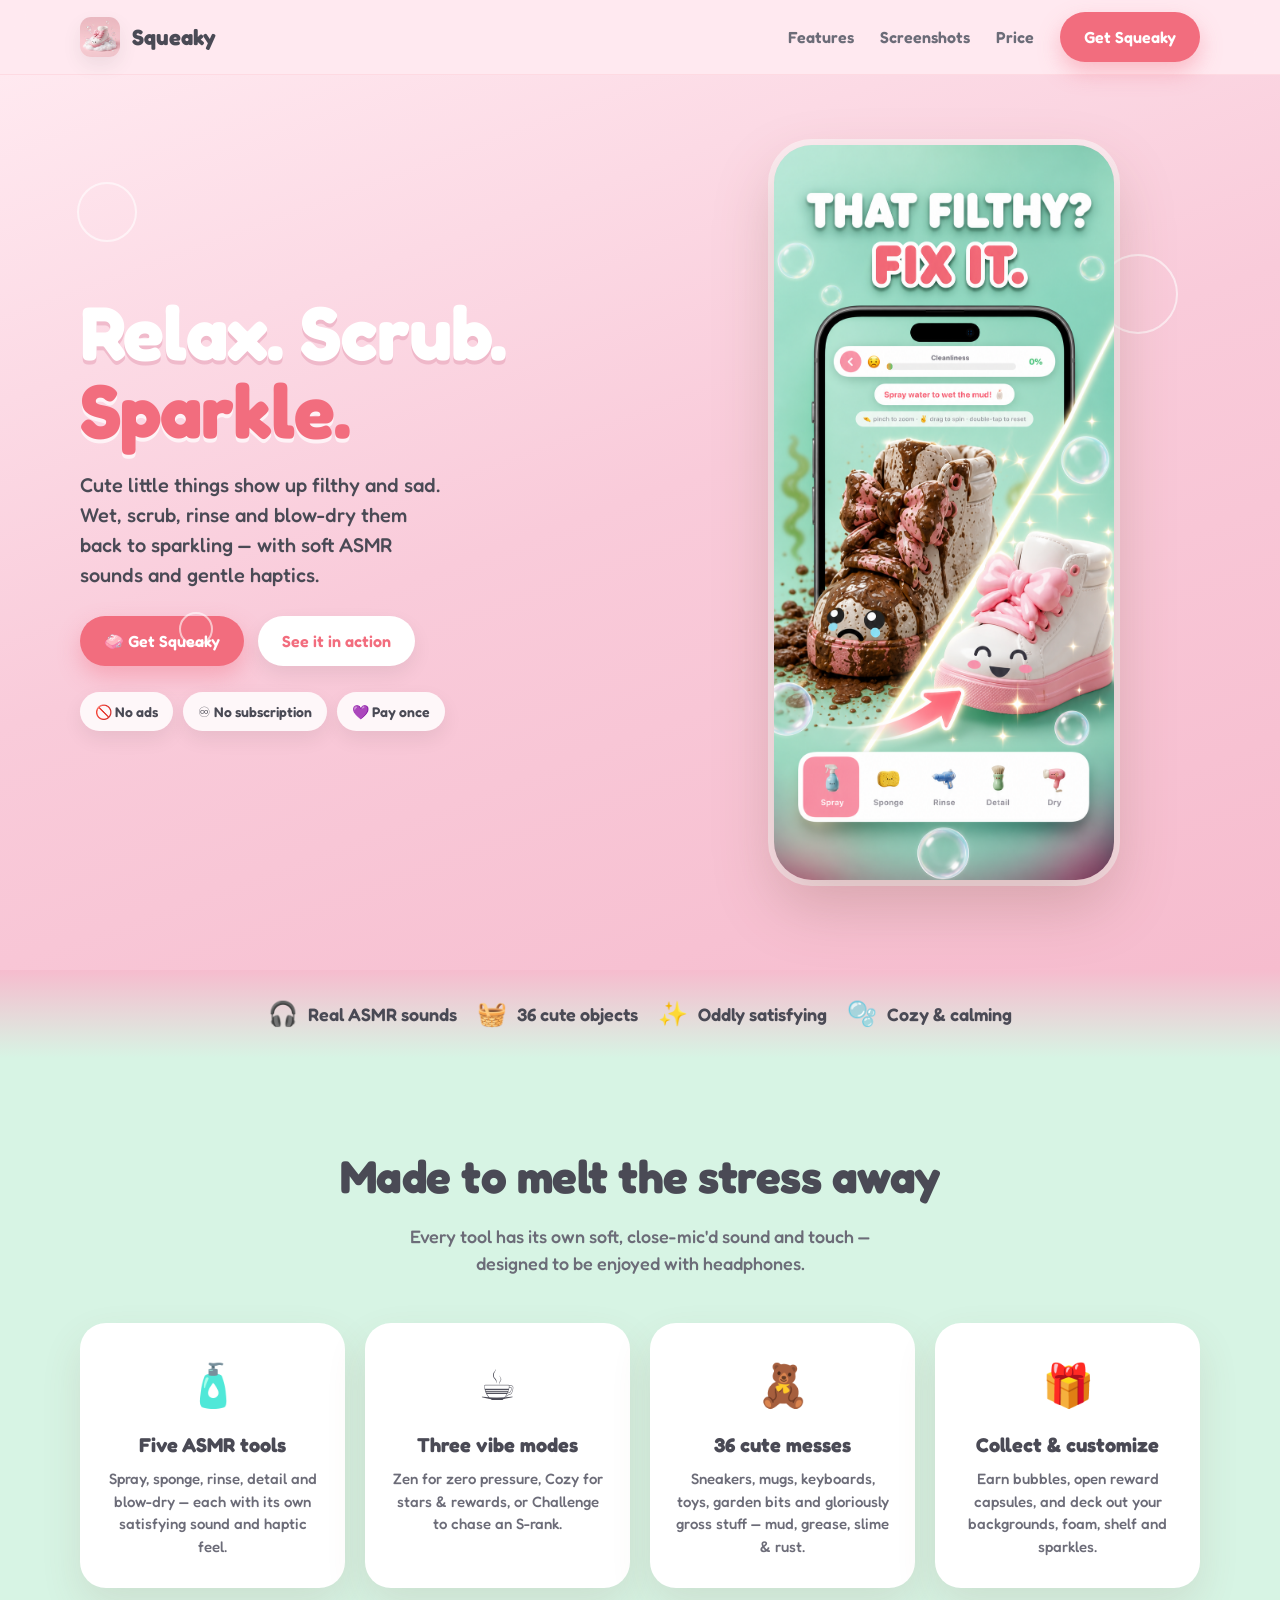
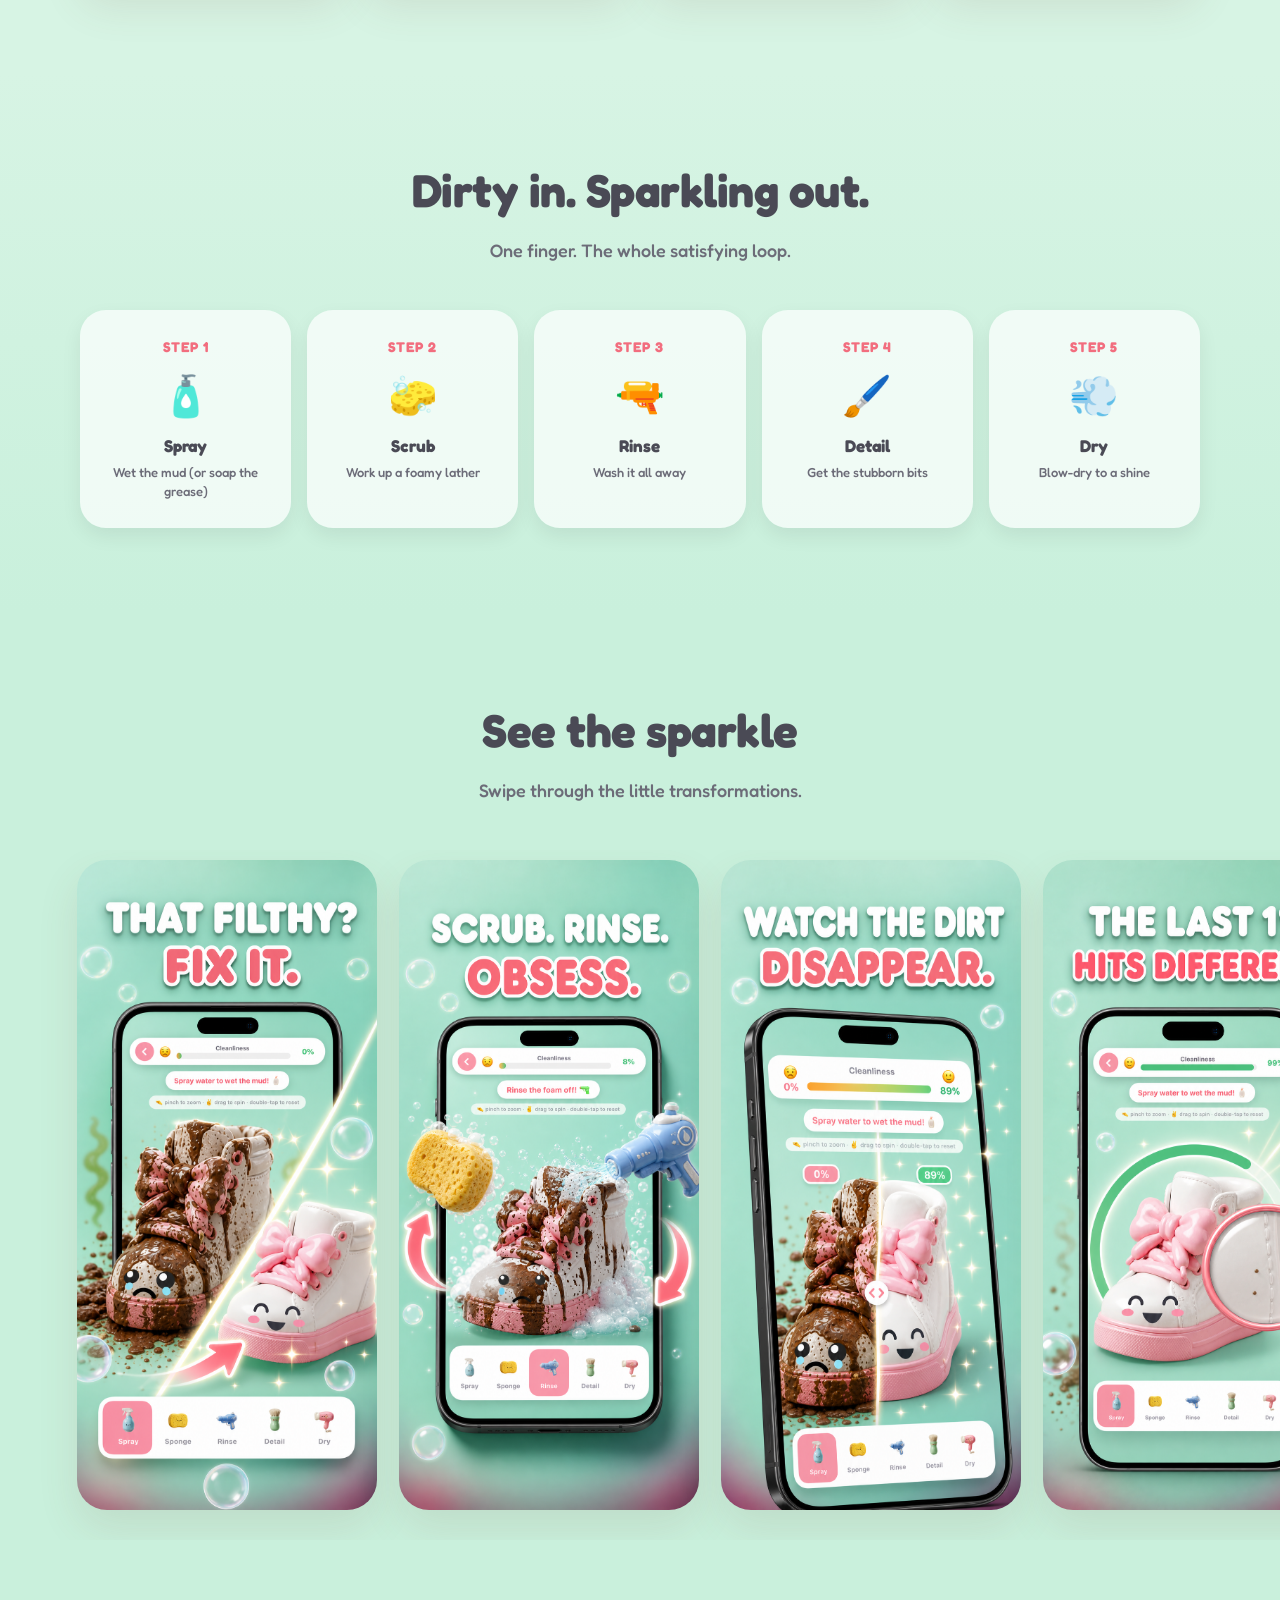
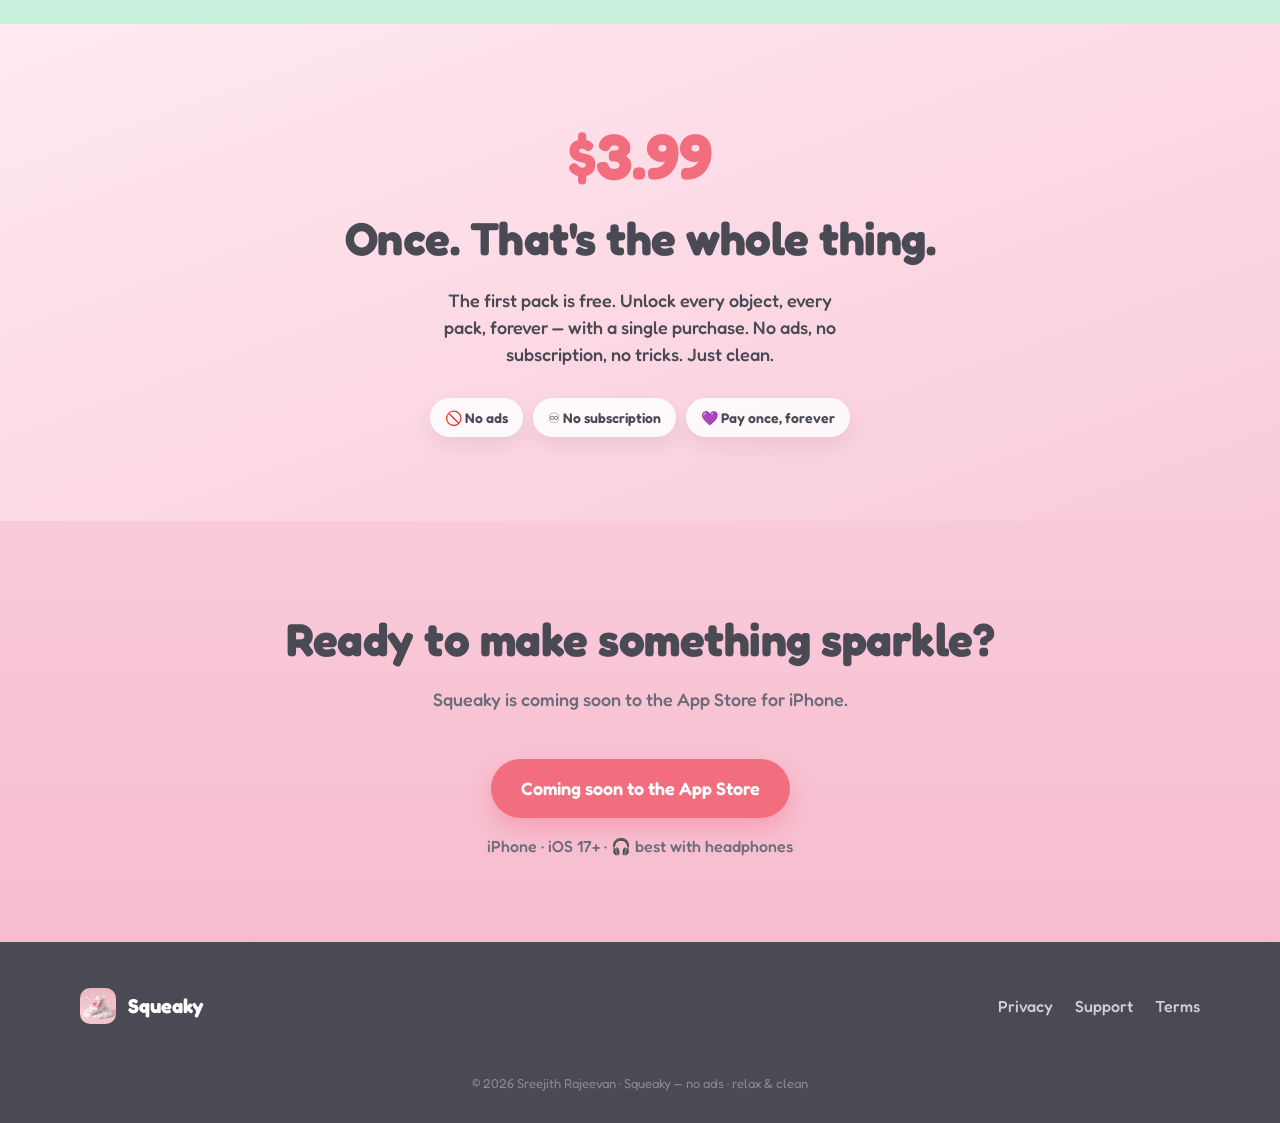
==== index.html @ 14cf5030 "Squeaky marketing website — landing page + privacy + support Static site (HTML/CSS, Fredoka font) bu" ====
<!doctype html>
<html lang="en">
<head>
  <meta charset="utf-8" />
  <meta name="viewport" content="width=device-width, initial-scale=1" />
  <title>Squeaky — ASMR Cleaning Game for iPhone</title>
  <meta name="description" content="Cute little things show up filthy — scrub, rinse and blow-dry them back to sparkling. A cozy ASMR cleaning game. No ads, no subscription, pay once." />
  <meta property="og:title" content="Squeaky — ASMR Cleaning Game" />
  <meta property="og:description" content="Relax, scrub and make cute little things sparkle. No ads. No subscription. Pay once." />
  <meta property="og:image" content="assets/slides/slide-01.png" />
  <meta name="theme-color" content="#f9cbda" />
  <link rel="icon" href="assets/icon.png" />
  <link rel="preconnect" href="https://fonts.googleapis.com">
  <link rel="preconnect" href="https://fonts.gstatic.com" crossorigin>
  <link href="https://fonts.googleapis.com/css2?family=Fredoka:wght@400;500;600;700&display=swap" rel="stylesheet">
  <link rel="stylesheet" href="styles.css" />
</head>
<body>

  <!-- Nav -->
  <header class="nav">
    <div class="wrap">
      <a class="brand" href="#top"><img src="assets/icon.png" alt="Squeaky app icon" />Squeaky</a>
      <nav class="nav-links">
        <a href="#features">Features</a>
        <a href="#screens">Screenshots</a>
        <a href="#price">Price</a>
        <a href="#get" class="btn cta">Get Squeaky</a>
      </nav>
    </div>
  </header>

  <!-- Hero -->
  <section class="hero" id="top">
    <span class="bubble" style="width:60px;height:60px;top:12%;left:6%"></span>
    <span class="bubble" style="width:34px;height:34px;top:60%;left:14%;animation-delay:1.5s"></span>
    <span class="bubble" style="width:80px;height:80px;top:20%;right:8%;animation-delay:.8s"></span>
    <span class="bubble" style="width:24px;height:24px;bottom:14%;right:20%;animation-delay:2s"></span>
    <div class="wrap">
      <div class="hero-copy">
        <h1>Relax. Scrub.<br><span class="accent">Sparkle.</span></h1>
        <p class="sub">Cute little things show up filthy and sad. Wet, scrub, rinse and blow-dry them back to sparkling — with soft ASMR sounds and gentle haptics.</p>
        <div class="hero-cta">
          <a href="#get" class="btn">🧼 Get Squeaky</a>
          <a href="#screens" class="btn ghost">See it in action</a>
        </div>
        <div class="chips">
          <span class="chip">🚫 No ads</span>
          <span class="chip">♾️ No subscription</span>
          <span class="chip">💜 Pay once</span>
        </div>
      </div>
      <div class="hero-phone">
        <img src="assets/slides/slide-01.png" alt="Squeaky gameplay — a muddy sneaker being cleaned to sparkling" />
      </div>
    </div>
  </section>

  <!-- Value band -->
  <div class="band">
    <div class="wrap">
      <div class="value"><span class="em">🎧</span> Real ASMR sounds</div>
      <div class="value"><span class="em">🧺</span> 36 cute objects</div>
      <div class="value"><span class="em">✨</span> Oddly satisfying</div>
      <div class="value"><span class="em">🫧</span> Cozy &amp; calming</div>
    </div>
  </div>

  <!-- Features -->
  <section class="features center" id="features">
    <div class="wrap">
      <h2 class="section-title">Made to melt the stress away</h2>
      <p class="section-lead">Every tool has its own soft, close-mic'd sound and touch — designed to be enjoyed with headphones.</p>
      <div class="feature-grid">
        <div class="card">
          <div class="ic">🧴</div>
          <h3>Five ASMR tools</h3>
          <p>Spray, sponge, rinse, detail and blow-dry — each with its own satisfying sound and haptic feel.</p>
        </div>
        <div class="card">
          <div class="ic">☕</div>
          <h3>Three vibe modes</h3>
          <p>Zen for zero pressure, Cozy for stars &amp; rewards, or Challenge to chase an S-rank.</p>
        </div>
        <div class="card">
          <div class="ic">🧸</div>
          <h3>36 cute messes</h3>
          <p>Sneakers, mugs, keyboards, toys, garden bits and gloriously gross stuff — mud, grease, slime &amp; rust.</p>
        </div>
        <div class="card">
          <div class="ic">🎁</div>
          <h3>Collect &amp; customize</h3>
          <p>Earn bubbles, open reward capsules, and deck out your backgrounds, foam, shelf and sparkles.</p>
        </div>
      </div>
    </div>
  </section>

  <!-- Steps -->
  <section class="steps center">
    <div class="wrap">
      <h2 class="section-title">Dirty in. Sparkling out.</h2>
      <p class="section-lead">One finger. The whole satisfying loop.</p>
      <div class="step-row">
        <div class="step"><div class="n">STEP 1</div><div class="em">🧴</div><h4>Spray</h4><p>Wet the mud (or soap the grease)</p></div>
        <div class="step"><div class="n">STEP 2</div><div class="em">🧽</div><h4>Scrub</h4><p>Work up a foamy lather</p></div>
        <div class="step"><div class="n">STEP 3</div><div class="em">🔫</div><h4>Rinse</h4><p>Wash it all away</p></div>
        <div class="step"><div class="n">STEP 4</div><div class="em">🖌️</div><h4>Detail</h4><p>Get the stubborn bits</p></div>
        <div class="step"><div class="n">STEP 5</div><div class="em">💨</div><h4>Dry</h4><p>Blow-dry to a shine</p></div>
      </div>
    </div>
  </section>

  <!-- Screenshots -->
  <section class="gallery center" id="screens">
    <div class="wrap">
      <h2 class="section-title">See the sparkle</h2>
      <p class="section-lead">Swipe through the little transformations.</p>
    </div>
    <div class="rail">
      <img src="assets/slides/slide-01.png" alt="That filthy? Fix it." loading="lazy" />
      <img src="assets/slides/slide-03.png" alt="Scrub, rinse, obsess." loading="lazy" />
      <img src="assets/slides/slide-04.png" alt="Watch the dirt disappear." loading="lazy" />
      <img src="assets/slides/slide-05.png" alt="The last 1% hits different." loading="lazy" />
      <img src="assets/slides/slide-07.png" alt="Clean cute little disasters." loading="lazy" />
      <img src="assets/slides/slide-06.png" alt="Your shelf needs them all." loading="lazy" />
      <img src="assets/slides/slide-08.png" alt="Turn grime into rewards." loading="lazy" />
      <img src="assets/slides/slide-09.png" alt="Make cleaning look this good." loading="lazy" />
      <img src="assets/slides/slide-02.png" alt="Don't leave it like that." loading="lazy" />
      <img src="assets/slides/slide-10.png" alt="One more clean." loading="lazy" />
    </div>
  </section>

  <!-- Price -->
  <section class="price" id="price">
    <div class="wrap">
      <div class="tag">$3.99</div>
      <div class="big">Once. That's the whole thing.</div>
      <p>The first pack is free. Unlock every object, every pack, forever — with a single purchase. No ads, no subscription, no tricks. Just clean.</p>
      <div class="chips" style="justify-content:center">
        <span class="chip">🚫 No ads</span>
        <span class="chip">♾️ No subscription</span>
        <span class="chip">💜 Pay once, forever</span>
      </div>
    </div>
  </section>

  <!-- Get -->
  <section class="center" id="get" style="background:linear-gradient(180deg,var(--pink),#f6bcce)">
    <div class="wrap">
      <h2 class="section-title">Ready to make something sparkle?</h2>
      <p class="section-lead">Squeaky is coming soon to the App Store for iPhone.</p>
      <a href="#" class="btn" style="font-size:18px;padding:16px 30px"> Coming soon to the App Store</a>
      <p style="margin-top:16px;color:var(--ink-soft);font-weight:500">iPhone · iOS 17+ · 🎧 best with headphones</p>
    </div>
  </section>

  <!-- Footer -->
  <footer>
    <div class="wrap">
      <div class="fbrand"><img src="assets/icon.png" alt="" />Squeaky</div>
      <nav>
        <a href="privacy.html">Privacy</a>
        <a href="support.html">Support</a>
        <a href="https://www.apple.com/legal/internet-services/itunes/dev/stdeula/">Terms</a>
      </nav>
      <div class="copy">© 2026 Sreejith Rajeevan · Squeaky — no ads · relax &amp; clean</div>
    </div>
  </footer>

</body>
</html>
---- styles.css ----
/* Squeaky — landing page styles. Brand: mint + blush pink + coral, chunky rounded. */
:root {
  --mint-top: #d7f4e4;
  --mint: #c9f0dc;
  --mint-deep: #9fe0bc;
  --pink-top: #ffe9f0;
  --pink: #f9cbda;
  --coral: #f26d7e;
  --coral-deep: #e0576a;
  --lilac: #b78af0;
  --ink: #4a4a55;
  --ink-soft: #6c6c78;
  --white: #ffffff;
  --shadow: 0 18px 40px rgba(122, 85, 64, .12);
  --shadow-sm: 0 8px 20px rgba(0, 0, 0, .07);
  --r: 26px;
  --font: "Fredoka", ui-rounded, "SF Pro Rounded", system-ui, sans-serif;
}

* { box-sizing: border-box; margin: 0; padding: 0; }
html { scroll-behavior: smooth; }
body {
  font-family: var(--font);
  color: var(--ink);
  background: var(--pink-top);
  -webkit-font-smoothing: antialiased;
  overflow-x: hidden;
  line-height: 1.5;
}
img { max-width: 100%; display: block; }
a { color: inherit; text-decoration: none; }

.wrap { width: min(1120px, 92vw); margin-inline: auto; }
.center { text-align: center; }

/* ---------- Nav ---------- */
.nav {
  position: sticky; top: 0; z-index: 50;
  backdrop-filter: blur(12px);
  background: rgba(255, 233, 240, .72);
  border-bottom: 1px solid rgba(242, 109, 126, .12);
}
.nav .wrap { display: flex; align-items: center; justify-content: space-between; padding: 12px 0; }
.brand { display: flex; align-items: center; gap: 12px; font-weight: 700; font-size: 22px; }
.brand img { width: 40px; height: 40px; border-radius: 11px; box-shadow: var(--shadow-sm); }
.nav-links { display: flex; align-items: center; gap: 26px; font-weight: 600; color: var(--ink-soft); }
.nav-links a:hover { color: var(--coral); }
.nav-links .cta { color: #fff; }
@media (max-width: 720px) { .nav-links a:not(.cta) { display: none; } }

.btn {
  display: inline-flex; align-items: center; gap: 10px;
  background: var(--coral); color: #fff; font-weight: 600;
  padding: 13px 24px; border-radius: 999px; font-size: 16px;
  box-shadow: 0 10px 22px rgba(242, 109, 126, .38);
  transition: transform .15s ease, box-shadow .15s ease;
  border: none; cursor: pointer;
}
.btn:hover { transform: translateY(-2px); box-shadow: 0 14px 28px rgba(242, 109, 126, .45); }
.btn.ghost { background: #fff; color: var(--coral); box-shadow: var(--shadow-sm); }

/* ---------- Hero ---------- */
.hero {
  position: relative; overflow: hidden;
  background: linear-gradient(160deg, var(--pink-top) 0%, var(--pink) 48%, #f6bcce 100%);
  padding: 70px 0 90px;
}
.hero .wrap { display: grid; grid-template-columns: 1.05fr .95fr; gap: 40px; align-items: center; }
.hero h1 {
  font-size: clamp(44px, 6vw, 76px); font-weight: 700; line-height: 1.02;
  letter-spacing: -1px; color: #fff;
  text-shadow: 0 4px 0 rgba(229, 160, 182, .55);
}
.hero h1 .accent { color: var(--coral); text-shadow: 0 4px 0 rgba(255,255,255,.7); }
.hero .sub { font-size: clamp(17px, 2vw, 20px); color: var(--ink); font-weight: 500; margin: 20px 0 26px; max-width: 30ch; }
.hero-cta { display: flex; gap: 14px; flex-wrap: wrap; align-items: center; }
.chips { display: flex; gap: 10px; flex-wrap: wrap; margin-top: 26px; }
.chip {
  display: inline-flex; align-items: center; gap: 7px;
  background: rgba(255,255,255,.85); padding: 9px 15px; border-radius: 999px;
  font-weight: 600; font-size: 14px; color: var(--ink); box-shadow: var(--shadow-sm);
}
.hero-phone { justify-self: center; position: relative; }
/* soft mint halo so the screenshot's green bg melts into the pink page */
.hero-phone::before {
  content: ""; position: absolute; inset: -10% -8%;
  background: radial-gradient(closest-side, rgba(201, 240, 220, .7), rgba(201, 240, 220, 0) 72%);
  filter: blur(14px); z-index: 0;
}
.hero-phone img {
  position: relative; z-index: 1;
  width: min(340px, 78vw);
  border-radius: 38px;                 /* round the slide into a floating card */
  box-shadow: 0 26px 60px rgba(122, 85, 64, .26), 0 0 0 6px rgba(255, 255, 255, .55);
}
@media (max-width: 860px) {
  .hero .wrap { grid-template-columns: 1fr; text-align: center; }
  .hero .sub { margin-inline: auto; }
  .hero-cta, .chips { justify-content: center; }
  .hero-phone { order: -1; }
}

/* floating bubbles */
.bubble { position: absolute; border-radius: 50%; border: 2px solid rgba(255,255,255,.6); pointer-events: none; }
.hero .bubble { animation: float 7s ease-in-out infinite; }
@keyframes float { 0%,100% { transform: translateY(0); } 50% { transform: translateY(-18px); } }

/* ---------- Value band ---------- */
.band {
  background: linear-gradient(180deg, #f6bcce, var(--mint-top));
  padding: 26px 0;
}
.band .wrap { display: flex; gap: 20px; justify-content: center; flex-wrap: wrap; }
.value { display: flex; align-items: center; gap: 10px; font-weight: 600; font-size: 18px; color: var(--ink); }
.value .em { font-size: 24px; }

/* ---------- Sections ---------- */
section { padding: 84px 0; }
.section-title { font-size: clamp(30px, 4vw, 46px); font-weight: 700; letter-spacing: -.5px; margin-bottom: 12px; }
.section-lead { color: var(--ink-soft); font-size: 18px; font-weight: 500; max-width: 46ch; margin: 0 auto 46px; }

.features { background: var(--mint-top); }
.feature-grid { display: grid; grid-template-columns: repeat(4, 1fr); gap: 20px; }
.card {
  background: #fff; border-radius: var(--r); padding: 30px 24px; box-shadow: var(--shadow);
  transition: transform .18s ease;
}
.card:hover { transform: translateY(-6px); }
.card .ic { font-size: 42px; margin-bottom: 14px; }
.card h3 { font-size: 20px; margin-bottom: 8px; }
.card p { color: var(--ink-soft); font-size: 15px; font-weight: 500; }
@media (max-width: 900px) { .feature-grid { grid-template-columns: repeat(2, 1fr); } }
@media (max-width: 480px) { .feature-grid { grid-template-columns: 1fr; } }

/* ---------- Steps ---------- */
.steps { background: linear-gradient(180deg, var(--mint-top), var(--mint)); }
.step-row { display: grid; grid-template-columns: repeat(5, 1fr); gap: 16px; }
.step { background: rgba(255,255,255,.7); border-radius: var(--r); padding: 26px 14px; text-align: center; box-shadow: var(--shadow-sm); }
.step .n { font-weight: 700; color: var(--coral); font-size: 14px; letter-spacing: 1px; }
.step .em { font-size: 40px; margin: 8px 0; }
.step h4 { font-size: 17px; }
.step p { font-size: 13px; color: var(--ink-soft); font-weight: 500; margin-top: 4px; }
@media (max-width: 820px) { .step-row { grid-template-columns: repeat(2, 1fr); } }

/* ---------- Screenshot gallery ---------- */
.gallery { background: var(--mint); overflow: hidden; }
.rail {
  display: flex; gap: 22px; overflow-x: auto; padding: 10px 6vw 30px;
  scroll-snap-type: x mandatory; -webkit-overflow-scrolling: touch;
}
.rail::-webkit-scrollbar { height: 8px; }
.rail::-webkit-scrollbar-thumb { background: rgba(242,109,126,.4); border-radius: 8px; }
.rail img {
  width: 300px; flex: 0 0 auto; border-radius: 30px; scroll-snap-align: center;
  box-shadow: var(--shadow);
}

/* ---------- Price / CTA ---------- */
.price { background: linear-gradient(160deg, var(--pink-top), var(--pink)); text-align: center; }
.price .tag { font-size: clamp(40px, 6vw, 64px); font-weight: 700; color: var(--coral); }
.price .big { font-size: clamp(30px, 4vw, 46px); font-weight: 700; letter-spacing: -.5px; }
.price p { color: var(--ink); font-weight: 500; font-size: 18px; margin: 14px auto 30px; max-width: 40ch; }

/* ---------- Footer ---------- */
footer { background: var(--ink); color: #cfcfd8; padding: 46px 0 30px; }
footer .wrap { display: flex; justify-content: space-between; gap: 24px; flex-wrap: wrap; align-items: center; }
footer .fbrand { display: flex; align-items: center; gap: 12px; color: #fff; font-weight: 700; font-size: 20px; }
footer .fbrand img { width: 36px; height: 36px; border-radius: 10px; }
footer nav { display: flex; gap: 22px; font-weight: 500; }
footer nav a:hover { color: #fff; }
footer .copy { width: 100%; text-align: center; font-size: 13px; color: #8a8a97; margin-top: 26px; }

/* ---------- Legal pages ---------- */
.legal { background: var(--mint-top); min-height: 60vh; padding: 60px 0 90px; }
.legal .wrap { width: min(760px, 92vw); }
.legal h1 { font-size: clamp(32px, 5vw, 48px); margin-bottom: 6px; }
.legal .meta { color: var(--ink-soft); margin-bottom: 30px; font-weight: 500; }
.legal .paper { background: #fff; border-radius: var(--r); padding: 38px 34px; box-shadow: var(--shadow); }
.legal h2 { font-size: 22px; margin: 26px 0 8px; }
.legal p, .legal li { color: var(--ink-soft); font-weight: 500; margin-bottom: 10px; }
.legal ul { padding-left: 22px; }
.legal a { color: var(--coral); font-weight: 600; }
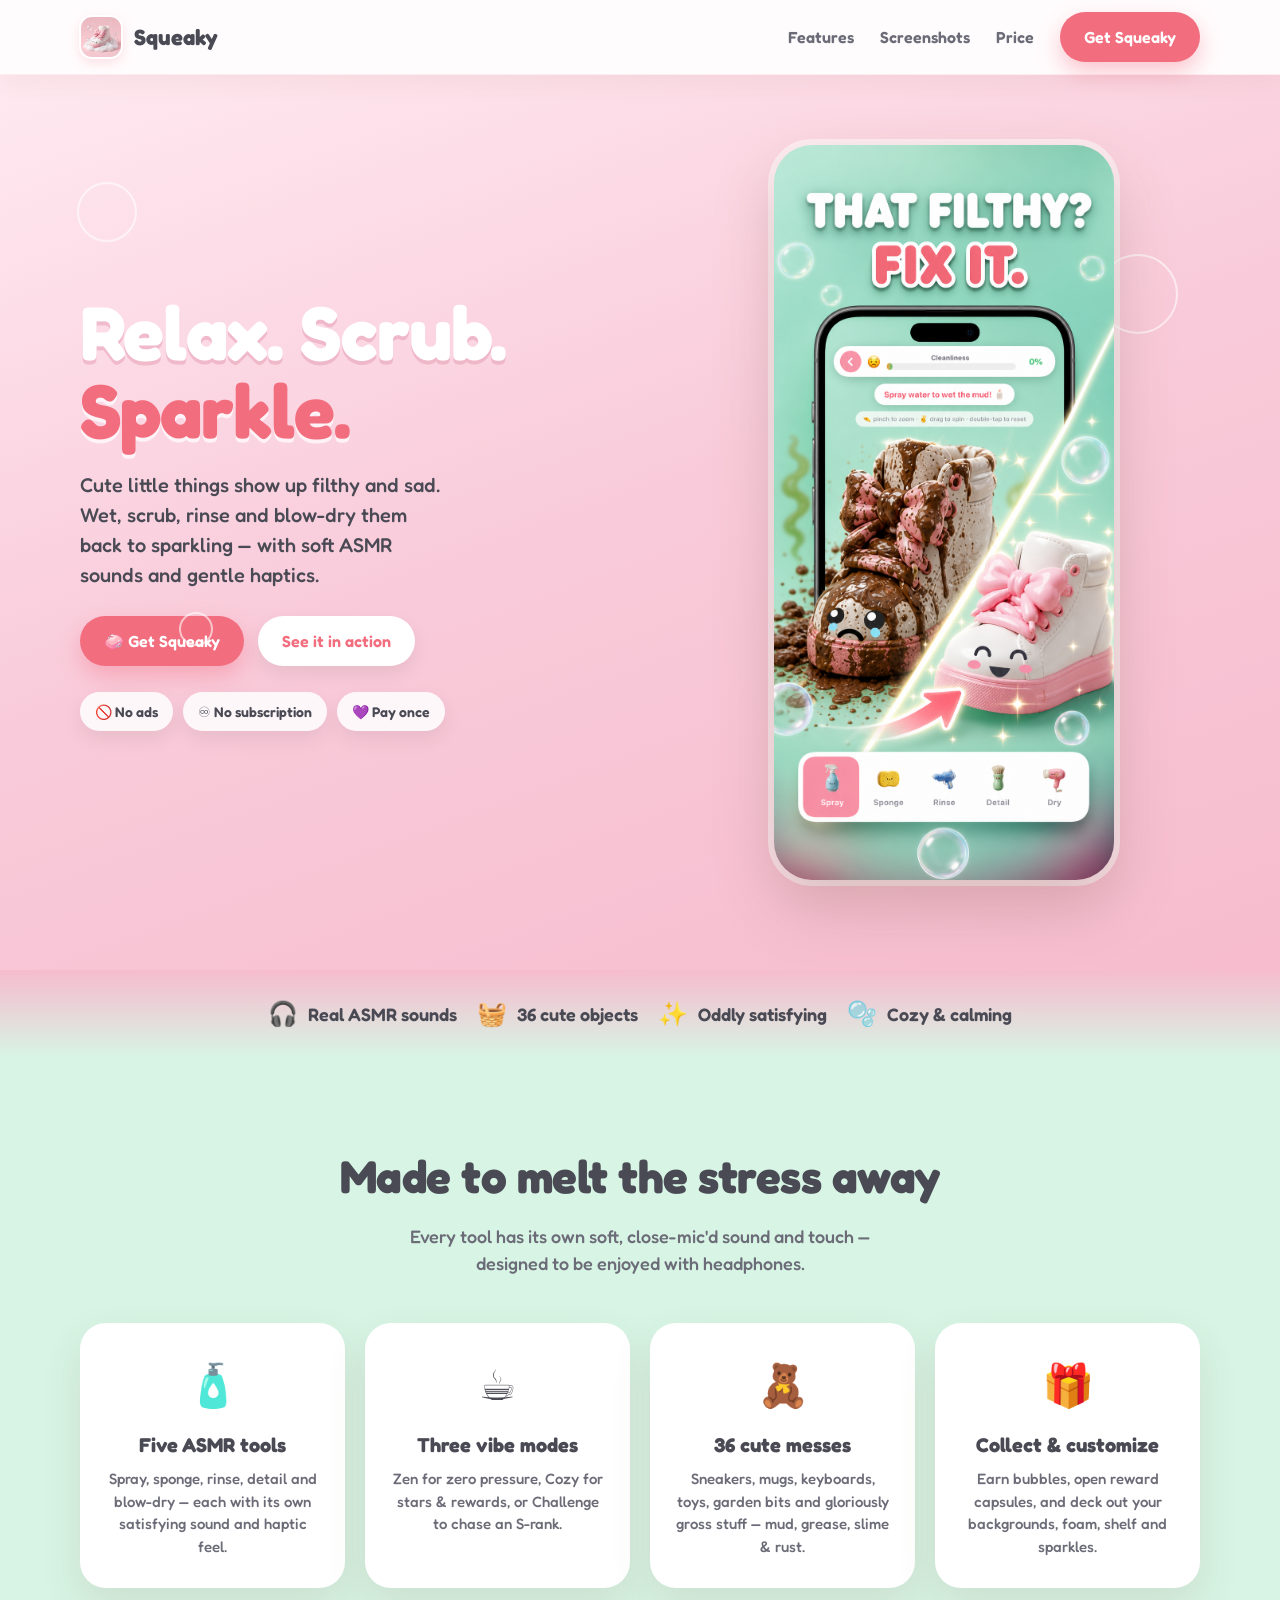
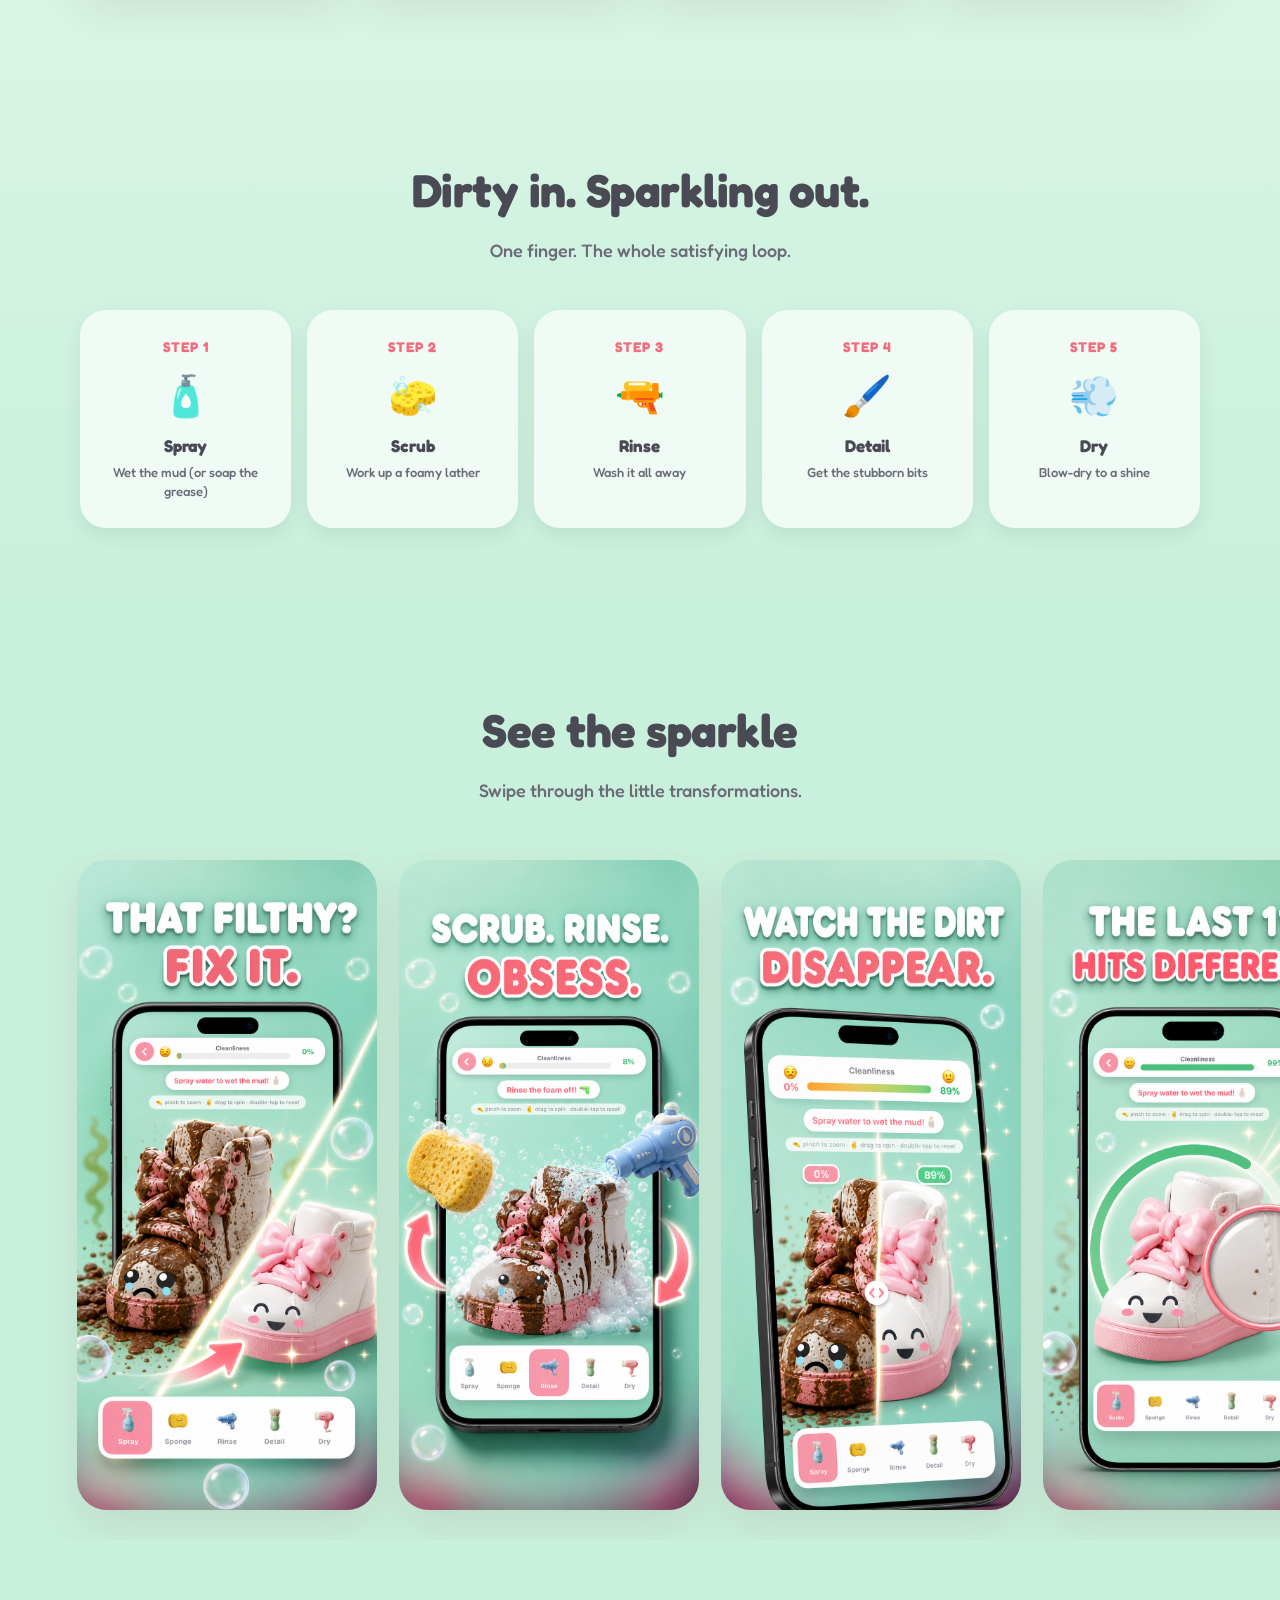
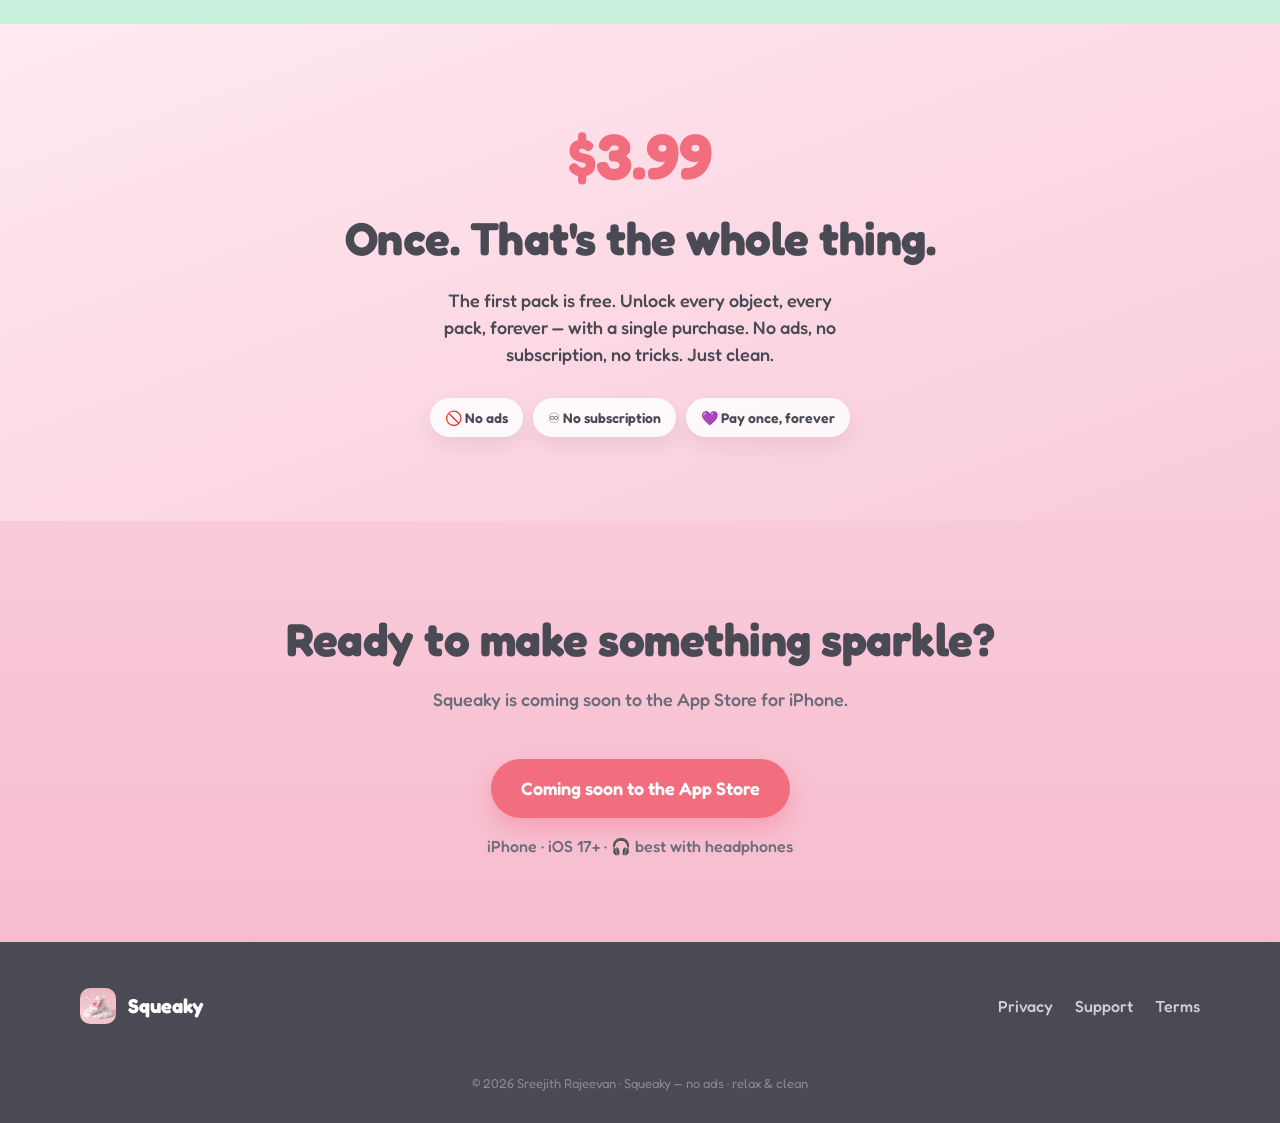
==== commit 5ed80a17: "Polish pass (Satya '10x better' cheatsheet): white nav for contrast, rounded hero card + mint halo, " ====
--- a/index.html
+++ b/index.html
@@ -13,7 +13,7 @@
   <link rel="preconnect" href="https://fonts.googleapis.com">
   <link rel="preconnect" href="https://fonts.gstatic.com" crossorigin>
   <link href="https://fonts.googleapis.com/css2?family=Fredoka:wght@400;500;600;700&display=swap" rel="stylesheet">
-  <link rel="stylesheet" href="styles.css" />
+  <link rel="stylesheet" href="styles.css?v=2" />
 </head>
 <body>
 
@@ -69,25 +69,25 @@
   <!-- Features -->
   <section class="features center" id="features">
     <div class="wrap">
-      <h2 class="section-title">Made to melt the stress away</h2>
-      <p class="section-lead">Every tool has its own soft, close-mic'd sound and touch — designed to be enjoyed with headphones.</p>
+      <h2 class="section-title reveal">Made to melt the stress away</h2>
+      <p class="section-lead reveal d1">Every tool has its own soft, close-mic'd sound and touch — designed to be enjoyed with headphones.</p>
       <div class="feature-grid">
-        <div class="card">
+        <div class="card reveal d1">
           <div class="ic">🧴</div>
           <h3>Five ASMR tools</h3>
           <p>Spray, sponge, rinse, detail and blow-dry — each with its own satisfying sound and haptic feel.</p>
         </div>
-        <div class="card">
+        <div class="card reveal d2">
           <div class="ic">☕</div>
           <h3>Three vibe modes</h3>
           <p>Zen for zero pressure, Cozy for stars &amp; rewards, or Challenge to chase an S-rank.</p>
         </div>
-        <div class="card">
+        <div class="card reveal d3">
           <div class="ic">🧸</div>
           <h3>36 cute messes</h3>
           <p>Sneakers, mugs, keyboards, toys, garden bits and gloriously gross stuff — mud, grease, slime &amp; rust.</p>
         </div>
-        <div class="card">
+        <div class="card reveal d4">
           <div class="ic">🎁</div>
           <h3>Collect &amp; customize</h3>
           <p>Earn bubbles, open reward capsules, and deck out your backgrounds, foam, shelf and sparkles.</p>
@@ -99,14 +99,14 @@
   <!-- Steps -->
   <section class="steps center">
     <div class="wrap">
-      <h2 class="section-title">Dirty in. Sparkling out.</h2>
-      <p class="section-lead">One finger. The whole satisfying loop.</p>
+      <h2 class="section-title reveal">Dirty in. Sparkling out.</h2>
+      <p class="section-lead reveal d1">One finger. The whole satisfying loop.</p>
       <div class="step-row">
-        <div class="step"><div class="n">STEP 1</div><div class="em">🧴</div><h4>Spray</h4><p>Wet the mud (or soap the grease)</p></div>
-        <div class="step"><div class="n">STEP 2</div><div class="em">🧽</div><h4>Scrub</h4><p>Work up a foamy lather</p></div>
-        <div class="step"><div class="n">STEP 3</div><div class="em">🔫</div><h4>Rinse</h4><p>Wash it all away</p></div>
-        <div class="step"><div class="n">STEP 4</div><div class="em">🖌️</div><h4>Detail</h4><p>Get the stubborn bits</p></div>
-        <div class="step"><div class="n">STEP 5</div><div class="em">💨</div><h4>Dry</h4><p>Blow-dry to a shine</p></div>
+        <div class="step reveal"><div class="n">STEP 1</div><div class="em">🧴</div><h4>Spray</h4><p>Wet the mud (or soap the grease)</p></div>
+        <div class="step reveal d1"><div class="n">STEP 2</div><div class="em">🧽</div><h4>Scrub</h4><p>Work up a foamy lather</p></div>
+        <div class="step reveal d2"><div class="n">STEP 3</div><div class="em">🔫</div><h4>Rinse</h4><p>Wash it all away</p></div>
+        <div class="step reveal d3"><div class="n">STEP 4</div><div class="em">🖌️</div><h4>Detail</h4><p>Get the stubborn bits</p></div>
+        <div class="step reveal d4"><div class="n">STEP 5</div><div class="em">💨</div><h4>Dry</h4><p>Blow-dry to a shine</p></div>
       </div>
     </div>
   </section>
@@ -114,8 +114,8 @@
   <!-- Screenshots -->
   <section class="gallery center" id="screens">
     <div class="wrap">
-      <h2 class="section-title">See the sparkle</h2>
-      <p class="section-lead">Swipe through the little transformations.</p>
+      <h2 class="section-title reveal">See the sparkle</h2>
+      <p class="section-lead reveal d1">Swipe through the little transformations.</p>
     </div>
     <div class="rail">
       <img src="assets/slides/slide-01.png" alt="That filthy? Fix it." loading="lazy" />
@@ -134,9 +134,9 @@
   <!-- Price -->
   <section class="price" id="price">
     <div class="wrap">
-      <div class="tag">$3.99</div>
-      <div class="big">Once. That's the whole thing.</div>
-      <p>The first pack is free. Unlock every object, every pack, forever — with a single purchase. No ads, no subscription, no tricks. Just clean.</p>
+      <div class="tag reveal">$3.99</div>
+      <div class="big reveal d1">Once. That's the whole thing.</div>
+      <p class="reveal d2">The first pack is free. Unlock every object, every pack, forever — with a single purchase. No ads, no subscription, no tricks. Just clean.</p>
       <div class="chips" style="justify-content:center">
         <span class="chip">🚫 No ads</span>
         <span class="chip">♾️ No subscription</span>
@@ -168,5 +168,14 @@
     </div>
   </footer>
 
+  <script>
+    // Motion with purpose: reveal sections as they scroll into view (once).
+    const io = new IntersectionObserver((entries) => {
+      for (const e of entries) {
+        if (e.isIntersecting) { e.target.classList.add('in'); io.unobserve(e.target); }
+      }
+    }, { threshold: 0.14, rootMargin: '0px 0px -8% 0px' });
+    document.querySelectorAll('.reveal').forEach((el) => io.observe(el));
+  </script>
 </body>
 </html>
--- a/styles.css
+++ b/styles.css
@@ -36,13 +36,18 @@
 /* ---------- Nav ---------- */
 .nav {
   position: sticky; top: 0; z-index: 50;
-  backdrop-filter: blur(12px);
-  background: rgba(255, 233, 240, .72);
-  border-bottom: 1px solid rgba(242, 109, 126, .12);
+  backdrop-filter: blur(16px);
+  background: rgba(255, 255, 255, .86);            /* white bar for contrast on the pink hero */
+  border-bottom: 1px solid rgba(242, 109, 126, .10);
+  box-shadow: 0 6px 24px rgba(122, 85, 64, .07);
 }
 .nav .wrap { display: flex; align-items: center; justify-content: space-between; padding: 12px 0; }
-.brand { display: flex; align-items: center; gap: 12px; font-weight: 700; font-size: 22px; }
-.brand img { width: 40px; height: 40px; border-radius: 11px; box-shadow: var(--shadow-sm); }
+.brand { display: flex; align-items: center; gap: 12px; font-weight: 700; font-size: 22px; color: var(--ink); }
+.brand img {
+  width: 42px; height: 42px; border-radius: 12px;
+  box-shadow: 0 4px 12px rgba(242, 109, 126, .22);  /* defines the blush icon so it pops */
+  outline: 2px solid #fff; outline-offset: -1px;
+}
 .nav-links { display: flex; align-items: center; gap: 26px; font-weight: 600; color: var(--ink-soft); }
 .nav-links a:hover { color: var(--coral); }
 .nav-links .cta { color: #fff; }
@@ -169,6 +174,26 @@
 footer nav { display: flex; gap: 22px; font-weight: 500; }
 footer nav a:hover { color: #fff; }
 footer .copy { width: 100%; text-align: center; font-size: 13px; color: #8a8a97; margin-top: 26px; }
+
+/* ---------- Motion with purpose (scroll reveal) ---------- */
+.reveal { opacity: 0; transform: translateY(28px); transition: opacity .7s ease, transform .7s cubic-bezier(.2, .7, .2, 1); }
+.reveal.in { opacity: 1; transform: none; }
+.reveal.d1 { transition-delay: .08s; }
+.reveal.d2 { transition-delay: .16s; }
+.reveal.d3 { transition-delay: .24s; }
+.reveal.d4 { transition-delay: .32s; }
+@media (prefers-reduced-motion: reduce) {
+  .reveal { opacity: 1 !important; transform: none !important; transition: none; }
+  .hero .bubble { animation: none; }
+}
+
+/* physical button + card feedback */
+.btn:active { transform: translateY(1px) scale(.98); box-shadow: 0 6px 14px rgba(242,109,126,.3); }
+.chip { transition: transform .15s ease; }
+.value:hover .em { transform: scale(1.12); transition: transform .2s ease; }
+
+/* soft placeholders so lazy images don't flash white (feels faster) */
+.hero-phone img, .rail img { background: var(--mint); }
 
 /* ---------- Legal pages ---------- */
 .legal { background: var(--mint-top); min-height: 60vh; padding: 60px 0 90px; }
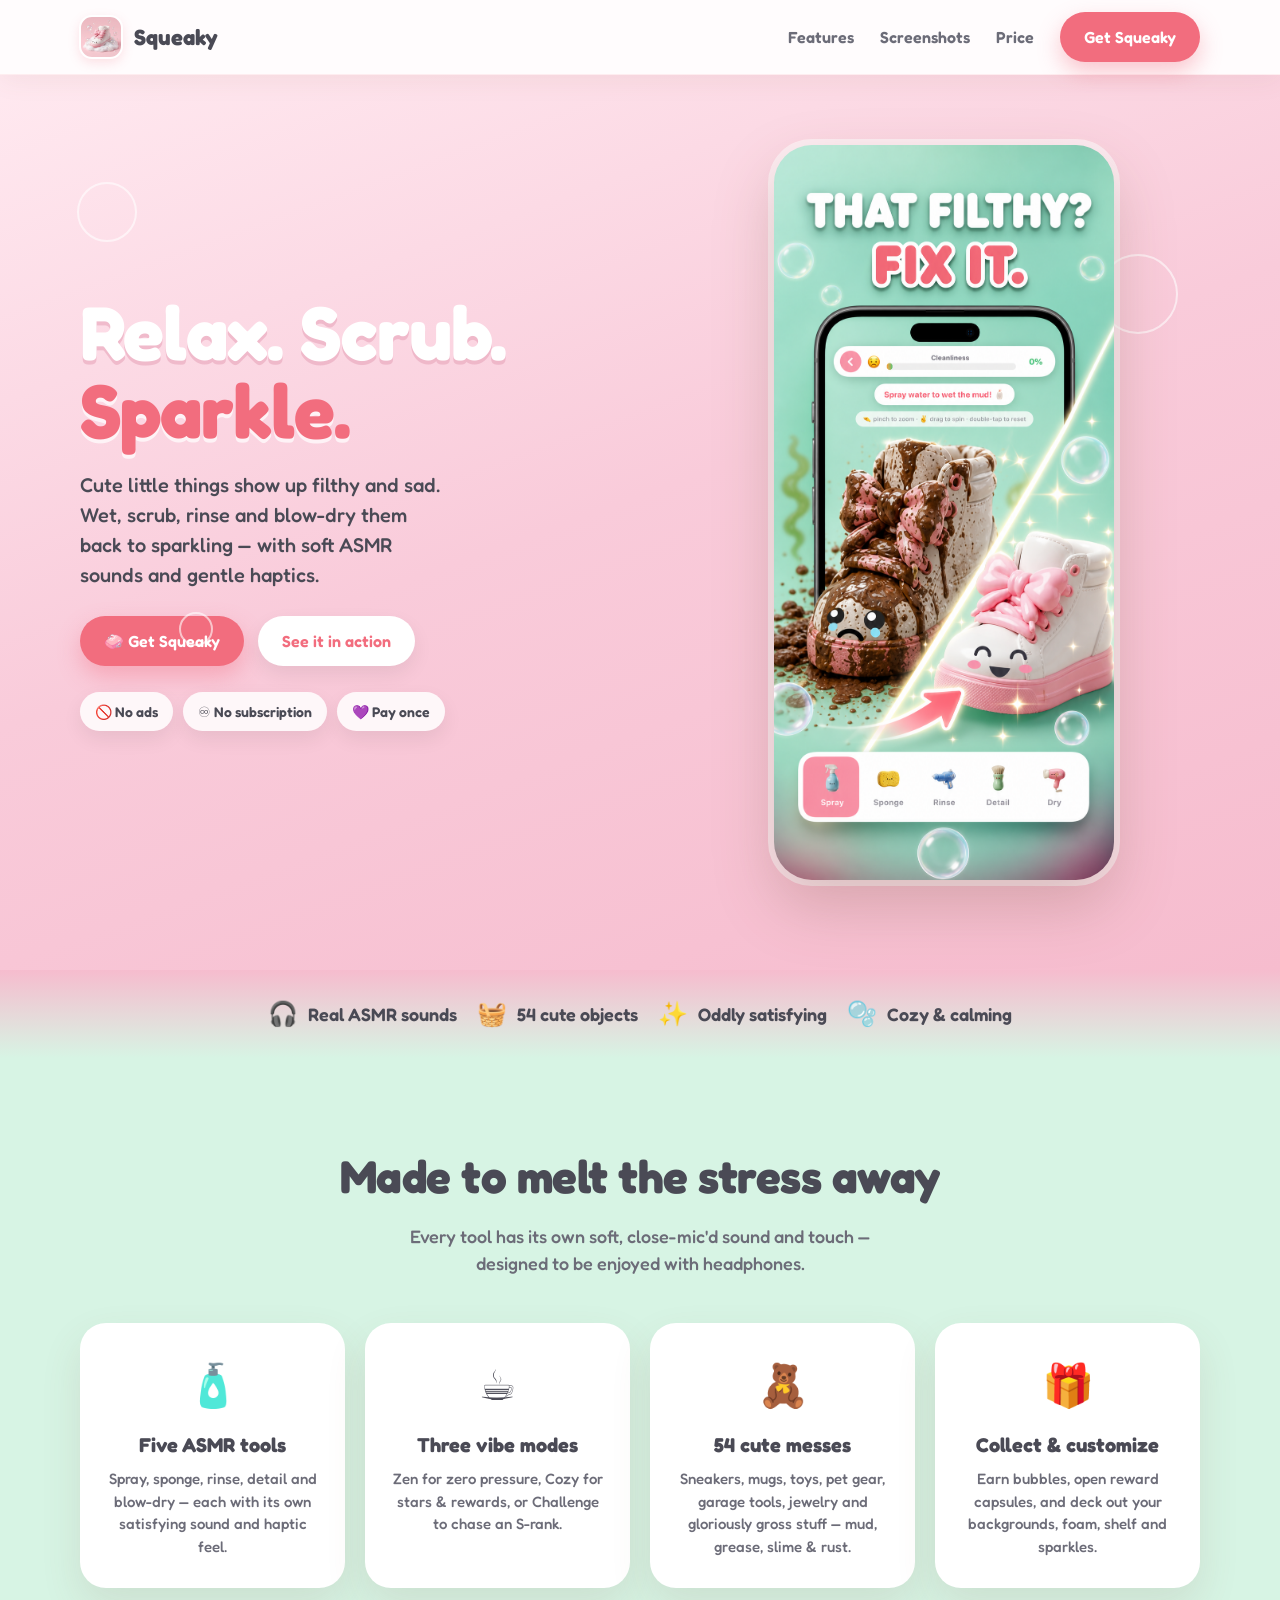
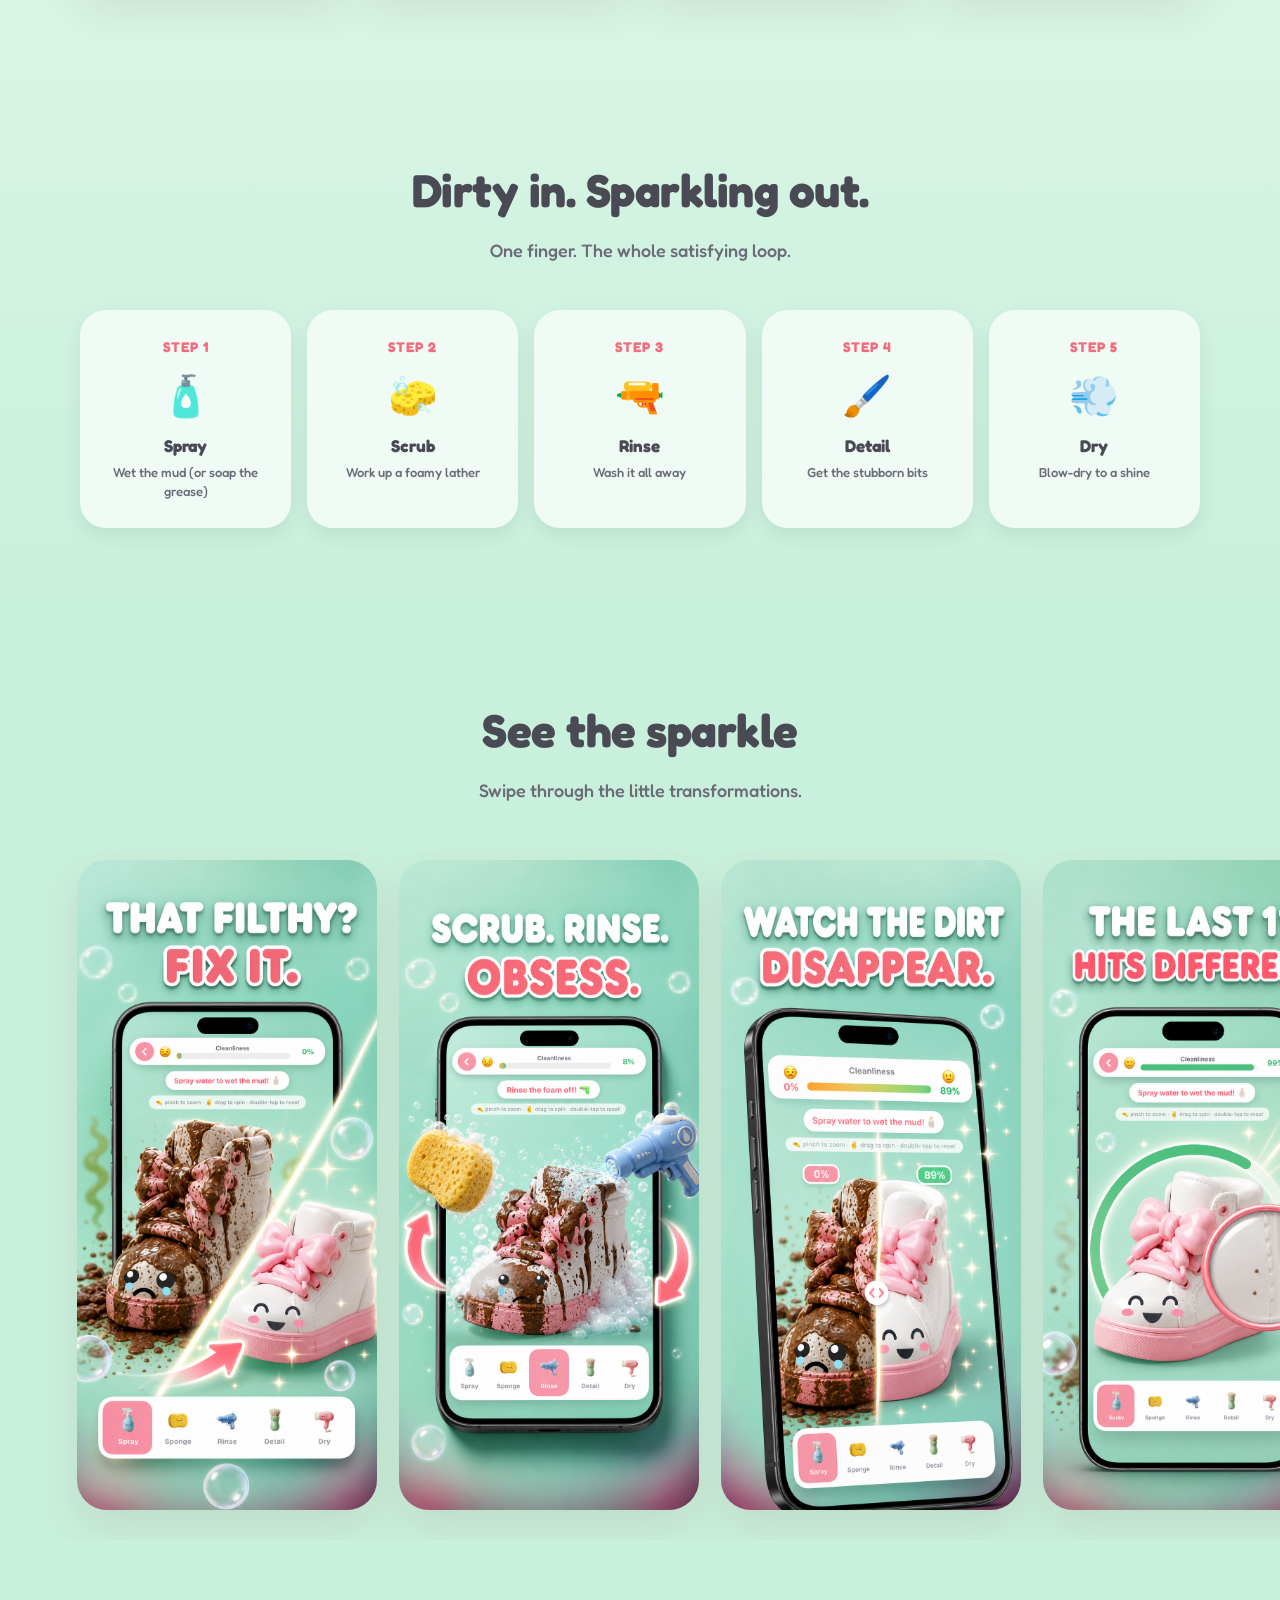
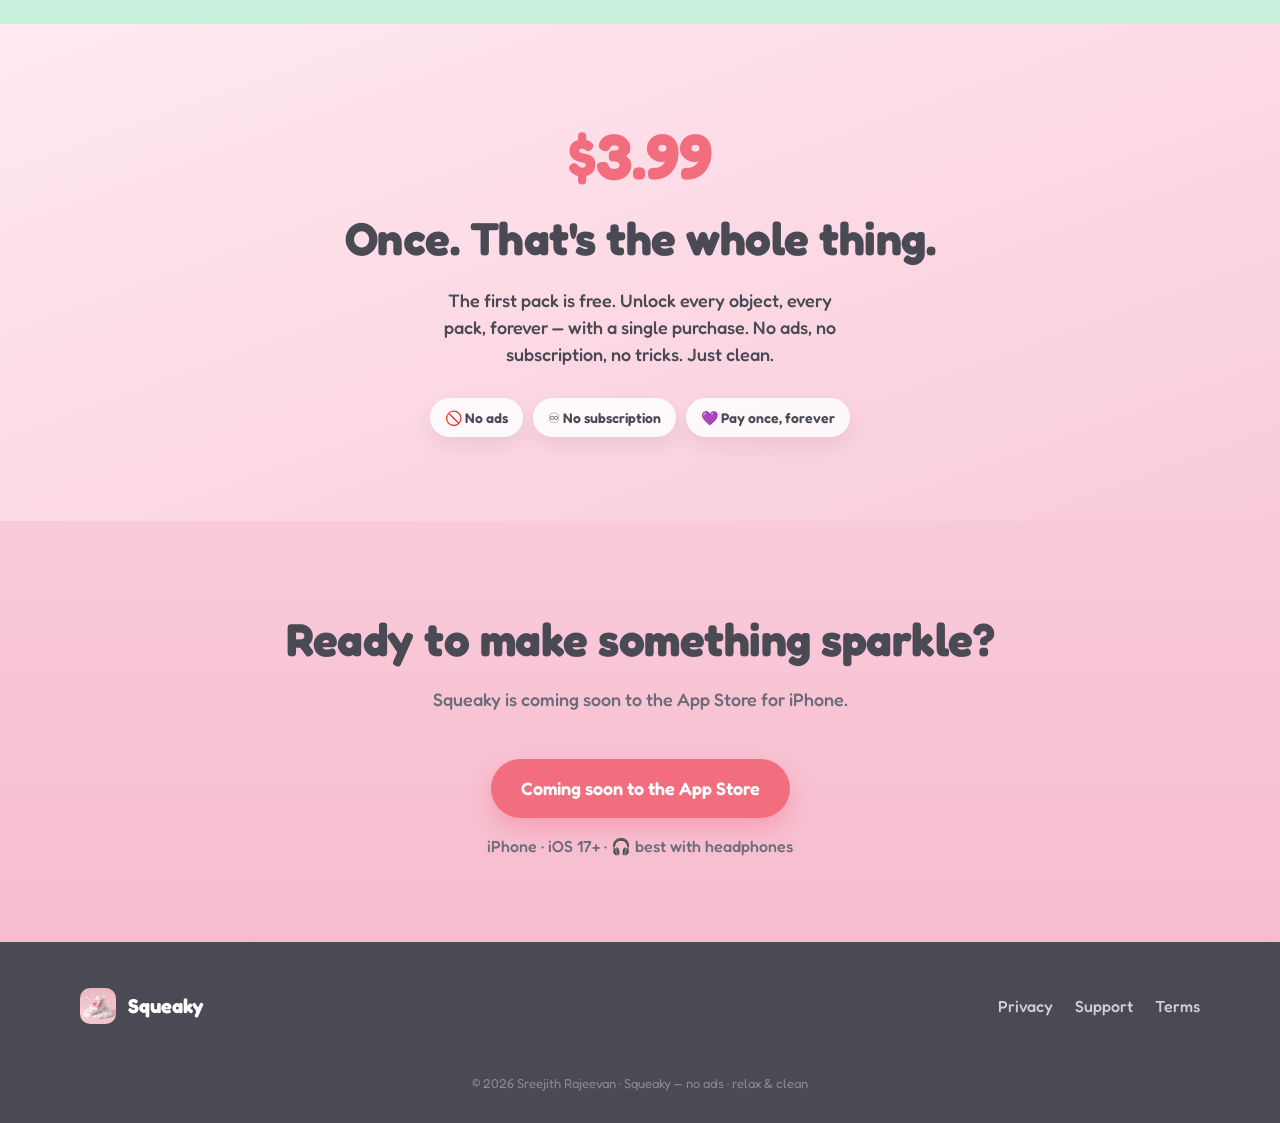
==== commit b563485d: "Update object count to 54 across 9 packs Co-Authored-By: Claude Opus 4.8 <noreply@anthropic.com>" ====
--- a/index.html
+++ b/index.html
@@ -60,7 +60,7 @@
   <div class="band">
     <div class="wrap">
       <div class="value"><span class="em">🎧</span> Real ASMR sounds</div>
-      <div class="value"><span class="em">🧺</span> 36 cute objects</div>
+      <div class="value"><span class="em">🧺</span> 54 cute objects</div>
       <div class="value"><span class="em">✨</span> Oddly satisfying</div>
       <div class="value"><span class="em">🫧</span> Cozy &amp; calming</div>
     </div>
@@ -84,8 +84,8 @@
         </div>
         <div class="card reveal d3">
           <div class="ic">🧸</div>
-          <h3>36 cute messes</h3>
-          <p>Sneakers, mugs, keyboards, toys, garden bits and gloriously gross stuff — mud, grease, slime &amp; rust.</p>
+          <h3>54 cute messes</h3>
+          <p>Sneakers, mugs, toys, pet gear, garage tools, jewelry and gloriously gross stuff — mud, grease, slime &amp; rust.</p>
         </div>
         <div class="card reveal d4">
           <div class="ic">🎁</div>
